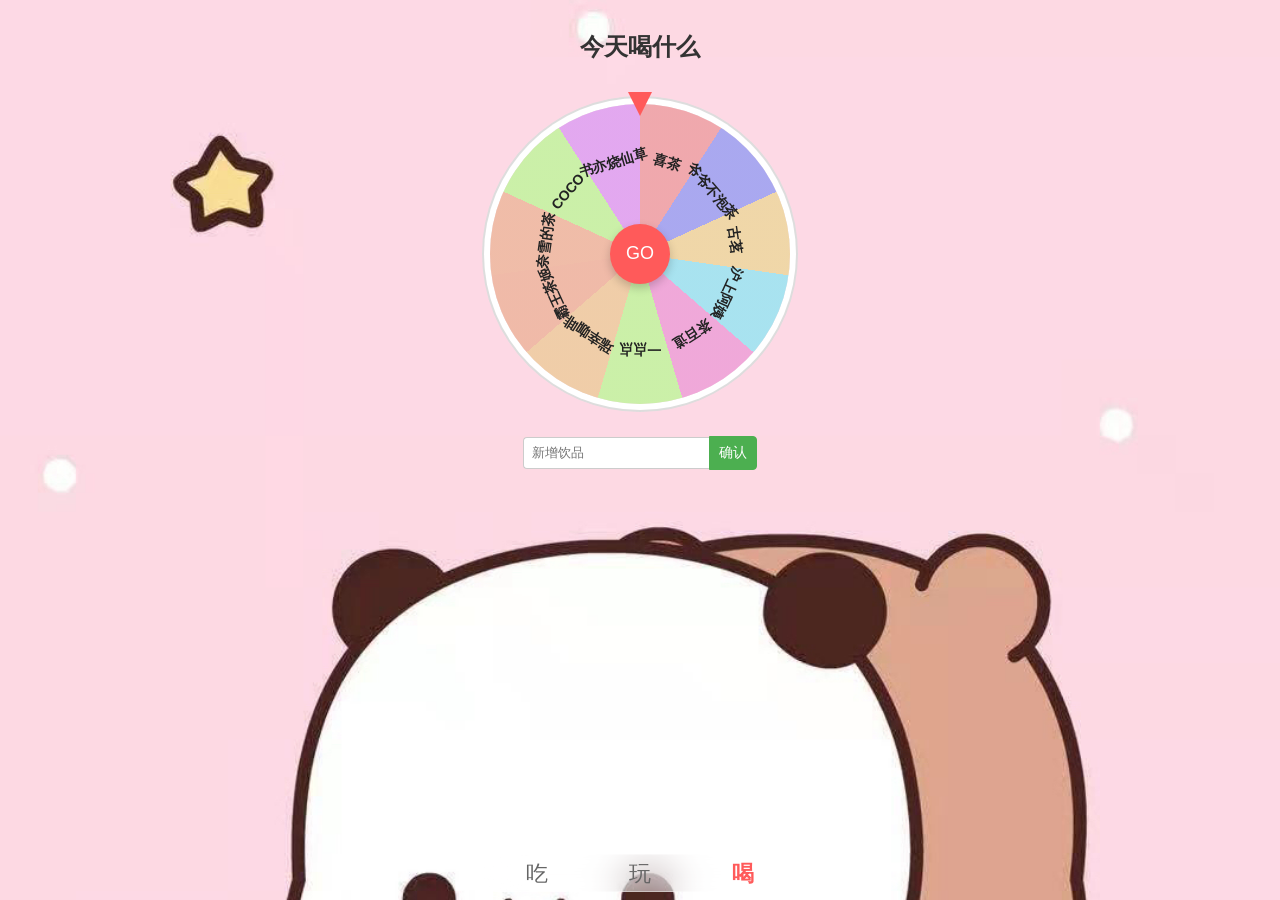
==== drink.html @ dfa800aa "Add files via upload" ====
<!DOCTYPE html>
<html lang="zh-CN">
<head>
<meta charset="UTF-8">
<meta name="viewport" content="width=device-width,initial-scale=1,user-scalable=no">
<title>喝什么</title>
<link rel="stylesheet" href="css/common.css">
<link rel="stylesheet" href="css/wheel.css">
</head>
<body>
<div class="page">
  <h2>今天喝什么</h2>
  <div class="wheelWrap">
    <div class="pointer"></div>
    <div class="wheel" id="wheel"></div>
    <button class="btn" id="goBtn">GO</button>
  </div>
  <div class="bar">
    <input id="addInput" placeholder="新增饮品" onkeypress="if(event.key==='Enter')addItem()">
    <button onclick="addItem()">确认</button>
  </div>
</div>

<nav class="glassTab">
  <a href="index.html">吃</a>
  <a href="play.html">玩</a>
  <a href="drink.html" class="active">喝</a>
</nav>

<script src="js/common.js"></script>
<script src="js/wheel.js"></script>
<script>
  const defaultArr = ['喜茶','爷爷不泡茶','古茗','沪上阿姨','茶百道','一点点','瑞幸咖啡','霸王茶姬','奈雪的茶','COCO','书亦烧仙草'];
  initPage(defaultArr,'drink');
</script>
</body>
</html>
---- css/common.css ----
/* ===== 通用 Reset ===== */
*{margin:0;padding:0;box-sizing:border-box;-webkit-font-smoothing:antialiased;}
html{height:100%;}
body{
  min-height:100%;
  display:flex;
  flex-direction:column;
  background:#f2f2f7 url(../images/竖屏背景.png) center/cover no-repeat;
  font:16px/1.4 "SF Pro Text","Microsoft YaHei",sans-serif;
}
.page{flex:1;padding:20px 0 100px;display:flex;flex-direction:column;align-items:center;gap:20px;}
h2{text-align:center;color:#333;margin-top:10px;}

/* ===== iOS 玻璃底栏 ===== */

.glassTab {
  position: fixed;
  left: 50%;
  bottom: 8px;
  transform: translateX(-50%);
  width: 50%;                /* 加长 */
  max-width: 320px;
  height: auto;
  padding: 8px 5px 6px;      /* 上下比文字高5px，左右5px */
  border-radius: 18px;
  background: rgba(255,255,255,.35);
  backdrop-filter: blur(20px);
  -webkit-backdrop-filter: blur(20px);
  border: 1px solid rgba(255,255,255,.4);
  z-index: 999;
  display: flex;
  align-items: center;
  cursor: default;
}

/* 三等分等距 */
.glassTab a {
  flex: 1 1 0;
  text-align: center;
  font-size: 22px;
  color: #666;
  text-decoration: none;
  line-height: 1;
  padding: 0 5px;          /* 保证左右5px边距 */
  transition: color .2s;
}
.glassTab a.active { color: #ff5a5a; font-weight: 600; }

/* 去掉旧版残留 */
.glassTab::before,
.glassTab::after { content: none; }
---- css/wheel.css ----
.wheelWrap{width:300px;height:300px;margin:20px auto 0;position:relative;}
.wheel{width:100%;height:100%;border-radius:50%;overflow:hidden;
box-shadow:0 0 0 6px #fff,0 0 0 8px #ddd;transition:transform 3s cubic-bezier(.2,.8,.2,1);}
.wheel.spinning{transition:transform 3s cubic-bezier(.2,.8,.2,1);}
.pointer{position:absolute;left:50%;top:-12px;transform:translateX(-50%);
width:0;height:0;border-left:12px solid transparent;border-right:12px solid transparent;
border-top:24px solid #ff5a5a;z-index:10;}
.btn{position:absolute;left:50%;top:50%;transform:translate(-50%,-50%);
width:60px;height:60px;border-radius:50%;background:#ff5a5a;color:#fff;font-size:18px;
border:none;cursor:pointer;box-shadow:0 4px 10px rgba(0,0,0,.2);z-index:11;}
.btn:active{transform:translate(-50%,-50%) scale(.92);transition-duration:.1s;}
.btn:disabled{background:#999;cursor:not-allowed;}

.bar{display:flex;align-items:center;justify-content:center;margin-top:12px;padding:0 20px;}
.bar input{flex:1;height:32px;padding:0 8px;border:1px solid #ccc;border-radius:4px 0 0 4px;border-right:0;}
.bar button{height:34px;width:48px;border:1px solid #4caf50;background:#4caf50;color:#fff;
border-radius:0 4px 4px 0;cursor:pointer;font-size:14px;}
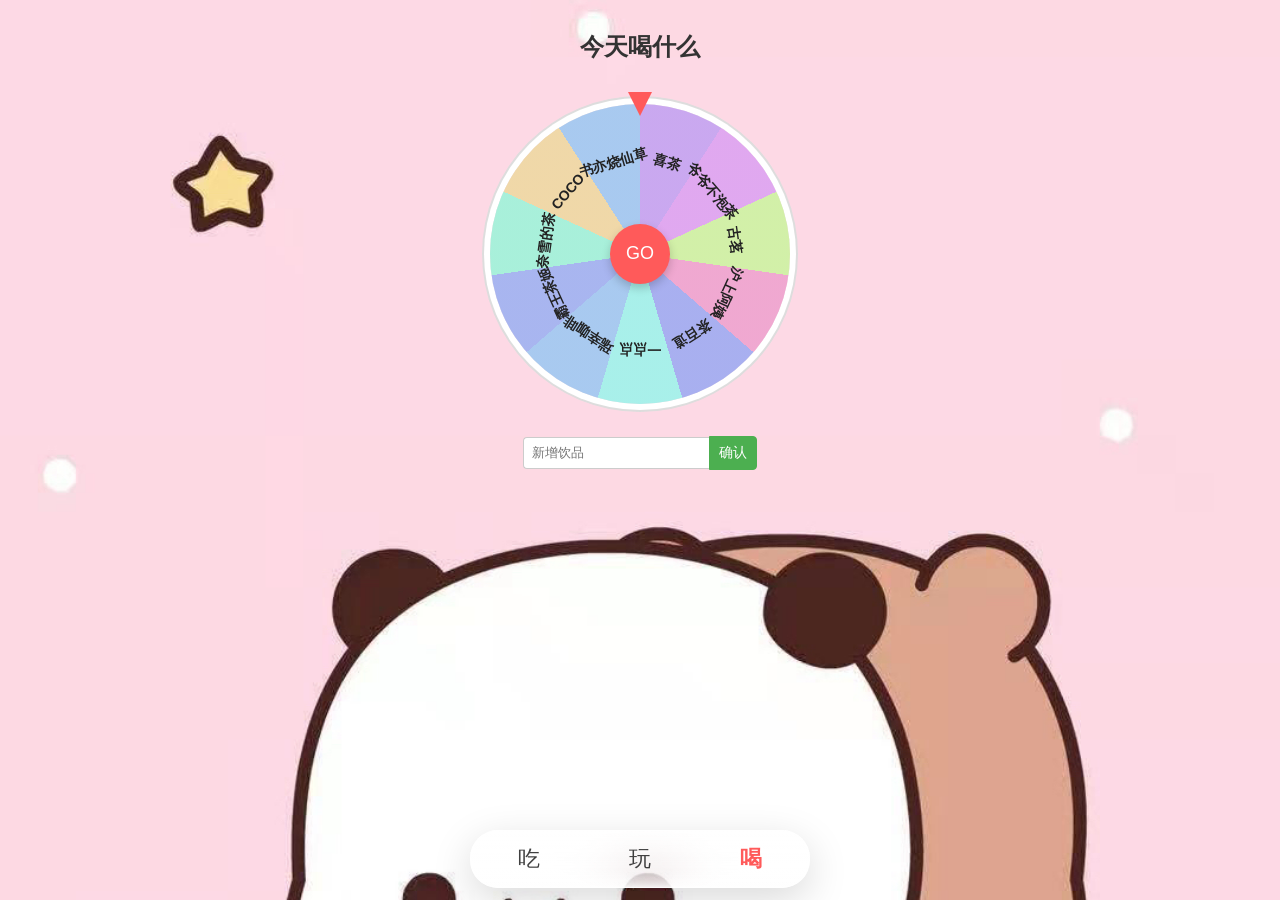
==== commit 5f95d945: "Add files via upload" ====
--- a/drink.html
+++ b/drink.html
@@ -4,8 +4,9 @@
 <meta charset="UTF-8">
 <meta name="viewport" content="width=device-width,initial-scale=1,user-scalable=no">
 <title>喝什么</title>
-<link rel="stylesheet" href="css/common.css">
+<link rel="stylesheet" href="css/liquid-tab.css">
 <link rel="stylesheet" href="css/wheel.css">
+<link rel="stylesheet" href="css/reset.css">
 </head>
 <body>
 <div class="page">
@@ -21,7 +22,7 @@
   </div>
 </div>
 
-<nav class="glassTab">
+<nav class="liquidTab">
   <a href="index.html">吃</a>
   <a href="play.html">玩</a>
   <a href="drink.html" class="active">喝</a>
--- a/css/liquid-tab.css
+++ b/css/liquid-tab.css
@@ -0,0 +1,65 @@
+/* ===== iOS 26 液态玻璃导航栏 - 正确实现 ===== */
+.liquidTab {
+  --tab-h: 58px;
+  --radius: 28px;
+  --accent: #ff5a5a;
+
+  position: fixed;
+  left: 50%;
+  bottom: 12px;
+  transform: translateX(-50%);
+  width: 65%;
+  max-width: 340px;
+  height: var(--tab-h);
+  display: flex;
+  padding: 4px;
+  border-radius: var(--radius);
+  z-index: 999;
+  
+  /* 玻璃效果 */
+  -webkit-backdrop-filter: blur(30px) saturate(200%);
+  backdrop-filter: blur(30px) saturate(200%);
+  background: 
+    linear-gradient(180deg, 
+      hsla(0, 0%, 100%, 0.80) 0%, 
+      hsla(0, 0%, 100%, 0.40) 40%,
+      hsla(0, 0%, 100%, 0.20) 100%),
+    linear-gradient(0deg, 
+      rgba(255, 255, 255, 0.9) 0%, 
+      rgba(255, 255, 255, 0.1) 30%,
+      transparent 100%);
+  box-shadow:
+    0 0 0 1px rgba(255, 255, 255, 0.6) inset,
+    0 12px 40px rgba(0, 0, 0, 0.15);
+  
+  user-select: none;
+}
+
+/* 单个按钮 */
+.liquidTab a {
+  flex: 1 1 0;
+  height: 100%;
+  display: grid;
+  place-content: center;
+  font-size: 22px;
+  color: rgba(0, 0, 0, 0.75);
+  text-decoration: none;
+  border-radius: calc(var(--radius) - 4px);
+  position: relative;
+  transition: all 0.3s cubic-bezier(0.25, 0.46, 0.45, 0.94);
+  z-index: 1;
+  pointer-events: auto;
+}
+
+/* 激活态 - 红色文字 */
+.liquidTab a.active {
+  color: var(--accent);
+  font-weight: 600;
+}
+
+/* 按压态 - 缩放和背景变化 */
+.liquidTab a:active {
+  transform: scale(0.95);
+  background: rgba(255, 255, 255, 0.3);
+  transition-duration: 0.1s;
+}
--- a/css/wheel.css
+++ b/css/wheel.css
@@ -1,18 +1,169 @@
-.wheelWrap{width:300px;height:300px;margin:20px auto 0;position:relative;}
-.wheel{width:100%;height:100%;border-radius:50%;overflow:hidden;
-box-shadow:0 0 0 6px #fff,0 0 0 8px #ddd;transition:transform 3s cubic-bezier(.2,.8,.2,1);}
-.wheel.spinning{transition:transform 3s cubic-bezier(.2,.8,.2,1);}
-.pointer{position:absolute;left:50%;top:-12px;transform:translateX(-50%);
-width:0;height:0;border-left:12px solid transparent;border-right:12px solid transparent;
-border-top:24px solid #ff5a5a;z-index:10;}
-.btn{position:absolute;left:50%;top:50%;transform:translate(-50%,-50%);
-width:60px;height:60px;border-radius:50%;background:#ff5a5a;color:#fff;font-size:18px;
-border:none;cursor:pointer;box-shadow:0 4px 10px rgba(0,0,0,.2);z-index:11;}
-.btn:active{transform:translate(-50%,-50%) scale(.92);transition-duration:.1s;}
-.btn:disabled{background:#999;cursor:not-allowed;}
+.wheelWrap {
+  width: 300px;
+  height: 300px;
+  margin: 20px auto 0;
+  position: relative;
+}
 
-.bar{display:flex;align-items:center;justify-content:center;margin-top:12px;padding:0 20px;}
-.bar input{flex:1;height:32px;padding:0 8px;border:1px solid #ccc;border-radius:4px 0 0 4px;border-right:0;}
-.bar button{height:34px;width:48px;border:1px solid #4caf50;background:#4caf50;color:#fff;
-border-radius:0 4px 4px 0;cursor:pointer;font-size:14px;}
+.wheel {
+  width: 100%;
+  height: 100%;
+  border-radius: 50%;
+  overflow: hidden;
+  box-shadow: 0 0 0 6px #fff, 0 0 0 8px #ddd;
+  transition: transform 3s cubic-bezier(.2,.8,.2,1);
+}
 
+.wheel.spinning {
+  transition: transform 3s cubic-bezier(.2,.8,.2,1);
+}
+
+.pointer {
+  position: absolute;
+  left: 50%;
+  top: -12px;
+  transform: translateX(-50%);
+  width: 0;
+  height: 0;
+  border-left: 12px solid transparent;
+  border-right: 12px solid transparent;
+  border-top: 24px solid #ff5a5a;
+  z-index: 10;
+}
+
+.btn {
+  position: absolute;
+  left: 50%;
+  top: 50%;
+  transform: translate(-50%, -50%);
+  width: 60px;
+  height: 60px;
+  border-radius: 50%;
+  background: #ff5a5a;
+  color: #fff;
+  font-size: 18px;
+  border: none;
+  cursor: pointer;
+  box-shadow: 0 4px 10px rgba(0,0,0,.2);
+  z-index: 11;
+  transition: all 0.1s ease;
+}
+
+.btn:active {
+  transform: translate(-50%, -50%) scale(0.95);
+}
+
+.btn:disabled {
+  background: #999;
+  cursor: not-allowed;
+}
+
+.bar {
+  display: flex;
+  align-items: center;
+  justify-content: center;.wheelWrap {
+    width: 300px;
+    height: 300px;
+    margin: 20px auto 0;
+    position: relative;
+}
+
+.wheel {
+    width: 100%;
+    height: 100%;
+    border-radius: 50%;
+    overflow: hidden;
+    box-shadow: 0 0 0 6px #fff, 0 0 0 8px #ddd;
+    transition: transform 3s cubic-bezier(0.2, 0.8, 0.2, 1);
+}
+
+.pointer {
+    position: absolute;
+    left: 50%;
+    top: -12px;
+    transform: translateX(-50%);
+    width: 0;
+    height: 0;
+    border-left: 12px solid transparent;
+    border-right: 12px solid transparent;
+    border-top: 24px solid #ff5a5a;
+    z-index: 10;
+}
+
+.btn {
+    position: absolute;
+    left: 50%;
+    top: 50%;
+    transform: translate(-50%, -50%);
+    width: 60px;
+    height: 60px;
+    border-radius: 50%;
+    background: #ff5a5a;
+    color: #fff;
+    font-size: 18px;
+    border: none;
+    cursor: pointer;
+    box-shadow: 0 4px 10px rgba(0, 0, 0, 0.2);
+    z-index: 11;
+    transition: all 0.1s ease;
+}
+
+.btn:active {
+    transform: translate(-50%, -50%) scale(0.95);
+}
+
+.btn:disabled {
+    background: #999;
+    cursor: not-allowed;
+}
+
+.bar {
+    display: flex;
+    align-items: center;
+    justify-content: center;
+    margin-top: 12px;
+    padding: 0 20px;
+}
+
+.bar input {
+    flex: 1;
+    height: 32px;
+    padding: 0 8px;
+    border: 1px solid #ccc;
+    border-radius: 4px 0 0 4px;
+    border-right: 0;
+}
+
+.bar button {
+    height: 34px;
+    width: 48px;
+    border: 1px solid #4caf50;
+    background: #4caf50;
+    color: #fff;
+    border-radius: 0 4px 4px 0;
+    cursor: pointer;
+    font-size: 14px;
+}
+  margin-top: 12px;
+  padding: 0 20px;
+}
+
+.bar input {
+  flex: 1;
+  height: 32px;
+  padding: 0 8px;
+  border: 1px solid #ccc;
+  border-radius: 4px 0 0 4px;
+  border-right: 0;
+}
+
+.bar button {
+  height: 34px;
+  width: 48px;
+  border: 1px solid #4caf50;
+  background: #4caf50;
+  color: #fff;
+  border-radius: 0 4px 4px 0;
+  cursor: pointer;
+  font-size: 14px;
+}
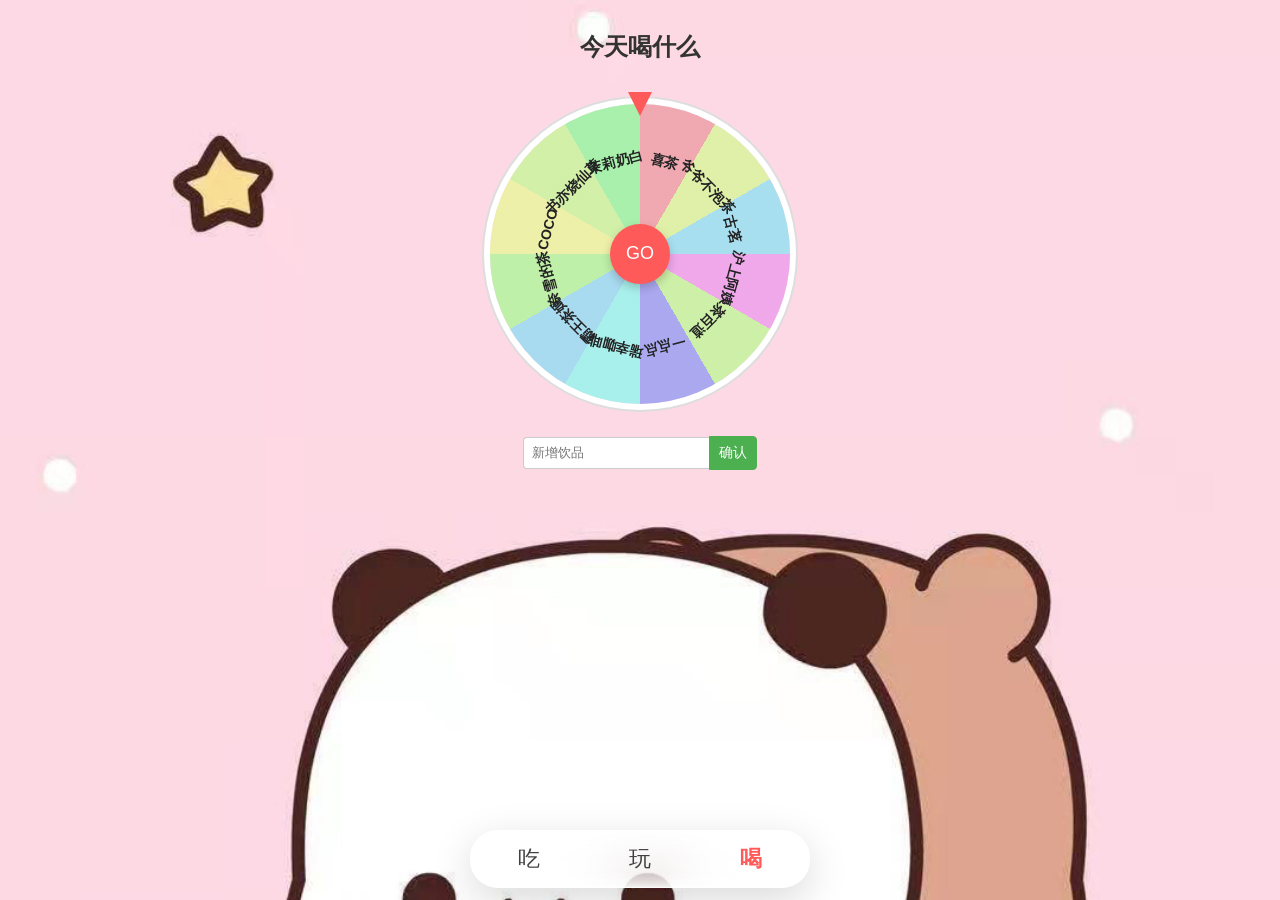
==== commit 59c86b5a: "Add files via upload" ====
--- a/drink.html
+++ b/drink.html
@@ -31,7 +31,7 @@
 <script src="js/common.js"></script>
 <script src="js/wheel.js"></script>
 <script>
-  const defaultArr = ['喜茶','爷爷不泡茶','古茗','沪上阿姨','茶百道','一点点','瑞幸咖啡','霸王茶姬','奈雪的茶','COCO','书亦烧仙草'];
+  const defaultArr = ['喜茶','爷爷不泡茶','古茗','沪上阿姨','茶百道','一点点','瑞幸咖啡','霸王茶姬','奈雪的茶','COCO','书亦烧仙草','茉莉奶白'];
   initPage(defaultArr,'drink');
 </script>
 </body>
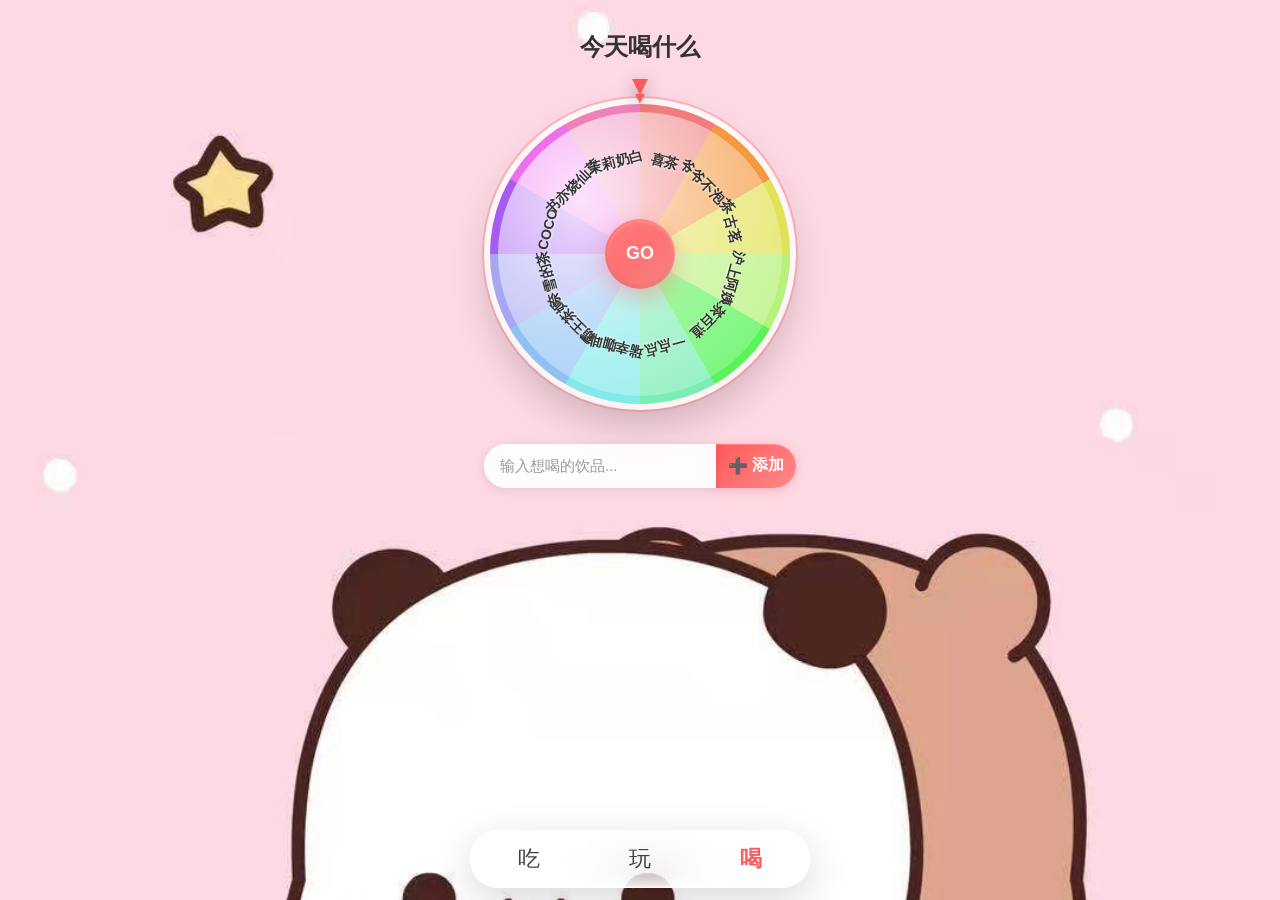
==== commit 6ac800e0: "Add files via upload" ====
--- a/drink.html
+++ b/drink.html
@@ -7,6 +7,115 @@
 <link rel="stylesheet" href="css/liquid-tab.css">
 <link rel="stylesheet" href="css/wheel.css">
 <link rel="stylesheet" href="css/reset.css">
+<style>
+/* 雪花容器样式 */
+#snow-container {
+  position: fixed;
+  top: 0;
+  left: 0;
+  width: 100%;
+  height: 100%;
+  pointer-events: none;
+  overflow: hidden;
+  z-index: 100;
+}
+
+/* 雪花基础样式 */
+.snowflake {
+  position: absolute;
+  top: -20px;
+  color: #fff;
+  opacity: 0.8;
+  font-size: 1em;
+  user-select: none;
+  z-index: 100;
+  text-shadow: 0 0 5px rgba(255, 255, 255, 0.5);
+}
+
+/* 雪花飘落动画 */
+@keyframes fall {
+  0% {
+    transform: translateY(0) translateX(0) rotate(0deg);
+    opacity: 0.8;
+  }
+  100% {
+    transform: translateY(100vh) translateX(20px) rotate(360deg);
+    opacity: 0.2;
+  }
+}
+</style>
+<style>
+/* 粒子背景样式 */
+#particle-container {
+  position: fixed;
+  top: 0;
+  left: 0;
+  width: 100%;
+  height: 100%;
+  pointer-events: none;
+  z-index: 50;
+}
+
+.particle {
+  position: absolute;
+  border-radius: 50%;
+  background: rgba(255, 255, 255, 0.6);
+  opacity: 0;
+}
+
+/* 转盘悬浮效果 */
+.wheelWrap:hover .wheel {
+  transform: scale(1.02);
+  box-shadow: 
+    0 0 0 6px rgba(255, 255, 255, 0.9),
+    0 0 0 8px rgba(255, 90, 90, 0.4),
+    0 25px 50px rgba(0, 0, 0, 0.25);
+  transition: all 0.3s ease;
+}
+
+/* 按钮脉冲效果 */
+.btn.pulse::after {
+  content: '';
+  position: absolute;
+  top: 0;
+  left: 0;
+  width: 100%;
+  height: 100%;
+  border-radius: 50%;
+  background: rgba(255, 255, 255, 0.4);
+  transform: scale(0);
+  animation: pulse 2s infinite;
+}
+
+@keyframes pulse {
+  to {
+    transform: scale(2);
+    opacity: 0;
+  }
+}
+
+/* 选项卡切换动画 */
+.liquidTab a {
+  transition: all 0.4s cubic-bezier(0.2, 0.8, 0.2, 1);
+}
+
+/* 页面加载动画 */
+.page {
+  animation: fadeInUp 0.8s ease forwards;
+  opacity: 0;
+}
+
+@keyframes fadeInUp {
+  from {
+    opacity: 0;
+    transform: translateY(20px);
+  }
+  to {
+    opacity: 1;
+    transform: translateY(0);
+  }
+}
+</style>
 </head>
 <body>
 <div class="page">
@@ -14,12 +123,15 @@
   <div class="wheelWrap">
     <div class="pointer"></div>
     <div class="wheel" id="wheel"></div>
-    <button class="btn" id="goBtn">GO</button>
+    <button class="btn pulse" id="goBtn">GO</button>
   </div>
   <div class="bar">
     <input id="addInput" placeholder="新增饮品" onkeypress="if(event.key==='Enter')addItem()">
-    <button onclick="addItem()">确认</button>
-  </div>
+    <button onclick="addItem()">
+    <span>➕</span>
+    添加
+  </button>
+</div>
 </div>
 
 <nav class="liquidTab">
@@ -34,5 +146,116 @@
   const defaultArr = ['喜茶','爷爷不泡茶','古茗','沪上阿姨','茶百道','一点点','瑞幸咖啡','霸王茶姬','奈雪的茶','COCO','书亦烧仙草','茉莉奶白'];
   initPage(defaultArr,'drink');
 </script>
+<!-- 自定义弹窗 -->
+<div id="customAlert" class="custom-alert">
+  <div class="custom-alert-content">
+    <div class="alert-title">🎉 恭喜你抽中了</div>
+    <div class="alert-result" id="alertResult"></div>
+    <button class="alert-confirm" id="alertConfirm">确定</button>
+  </div>
+</div>
+<!-- 粒子背景容器 -->
+<div id="particle-container"></div>
+<!-- 雪花容器 -->
+<div id="snow-container"></div>
+
+<script>
+// 雪花效果脚本
+document.addEventListener('DOMContentLoaded', function() {
+  const snowContainer = document.getElementById('snow-container');
+  const snowflakeCharacters = ['❄', '❅', '❆', '•'];
+  
+  function createSnowflake() {
+    const snowflake = document.createElement('div');
+    snowflake.classList.add('snowflake');
+    
+    // 随机选择雪花形状
+    snowflake.textContent = snowflakeCharacters[Math.floor(Math.random() * snowflakeCharacters.length)];
+    
+    // 随机位置
+    snowflake.style.left = Math.random() * 100 + 'vw';
+    
+    // 随机大小 (10px - 24px)
+    const size = 10 + Math.random() * 14;
+    snowflake.style.fontSize = size + 'px';
+    
+    // 随机透明度
+    snowflake.style.opacity = 0.5 + Math.random() * 0.5;
+    
+    // 随机动画时长 (5-12秒) 和延迟
+    const duration = 5 + Math.random() * 7;
+    const delay = Math.random() * 5;
+    
+    snowflake.style.animation = `fall ${duration}s linear ${delay}s infinite`;
+    
+    // 随机左右飘动幅度
+    const translateX = Math.random() * 40 - 20;
+    snowflake.style.setProperty('--translate-x', `${translateX}px`);
+    
+    snowContainer.appendChild(snowflake);
+    
+    // 雪花落地后移除
+    setTimeout(() => {
+      if (snowflake.parentNode) {
+        snowflake.parentNode.removeChild(snowflake);
+      }
+    }, (duration + delay) * 1000);
+  }
+  
+  // 初始创建一批雪花
+  for (let i = 0; i < 30; i++) {
+    setTimeout(() => createSnowflake(), i * 300);
+  }
+  
+  // 持续生成雪花（数量可控）
+  setInterval(createSnowflake, 500);
+});
+
+// 粒子动画效果
+document.addEventListener('DOMContentLoaded', function() {
+  const particleContainer = document.getElementById('particle-container');
+  const particleCount = 20; // 粒子数量
+  
+  // 创建粒子
+  for (let i = 0; i < particleCount; i++) {
+    createParticle();
+  }
+  
+  function createParticle() {
+    const particle = document.createElement('div');
+    particle.classList.add('particle');
+    
+    // 随机大小 (2-6px)
+    const size = 2 + Math.random() * 4;
+    particle.style.width = `${size}px`;
+    particle.style.height = `${size}px`;
+    
+    // 随机位置
+    particle.style.left = `${Math.random() * 100}vw`;
+    particle.style.top = `${Math.random() * 100}vh`;
+    
+    // 随机动画时长 (8-15秒)
+    const duration = 8 + Math.random() * 7;
+    
+    // 动画：缓慢漂浮
+    particle.animate([
+      { transform: `translate(0, 0)`, opacity: 0.6 },
+      { transform: `translate(${Math.random() * 100 - 50}px, ${Math.random() * 100 - 50}px)`, opacity: 0.2 },
+      { transform: `translate(${Math.random() * 100 - 80}px, ${Math.random() * 100 - 80}px)`, opacity: 0 }
+    ], {
+      duration: duration * 1000,
+      iterations: 1
+    });
+    
+    particleContainer.appendChild(particle);
+    
+    // 动画结束后移除并创建新粒子
+    setTimeout(() => {
+      particle.remove();
+      setTimeout(createParticle, Math.random() * 2000);
+    }, duration * 1000);
+  }
+});
+</script>
 </body>
 </html>
--- a/css/wheel.css
+++ b/css/wheel.css
@@ -10,8 +10,30 @@
   height: 100%;
   border-radius: 50%;
   overflow: hidden;
-  box-shadow: 0 0 0 6px #fff, 0 0 0 8px #ddd;
+  position: relative;
+  box-shadow: 
+    0 0 0 6px rgba(255, 255, 255, 0.9),
+    0 0 0 8px rgba(255, 90, 90, 0.3),
+    0 20px 40px rgba(0, 0, 0, 0.2);
   transition: transform 3s cubic-bezier(.2,.8,.2,1);
+  background: linear-gradient(135deg, #fff 0%, #f8f9fa 100%);
+}
+
+.wheel::before {
+  content: '';
+  position: absolute;
+  top: 8px;
+  left: 8px;
+  right: 8px;
+  bottom: 8px;
+  border-radius: 50%;
+  background: 
+    radial-gradient(circle at 30% 30%, 
+      rgba(255, 255, 255, 0.8) 0%, 
+      rgba(255, 255, 255, 0.4) 50%,
+      rgba(255, 255, 255, 0.1) 100%);
+  z-index: 1;
+  pointer-events: none;
 }
 
 .wheel.spinning {
@@ -21,14 +43,36 @@
 .pointer {
   position: absolute;
   left: 50%;
-  top: -12px;
+  top: -25px;
   transform: translateX(-50%);
+  width: 40px;
+  height: 40px;
+  z-index: 10;
+  filter: drop-shadow(0 4px 8px rgba(0, 0, 0, 0.3));
+  display: flex;
+  align-items: center;
+  justify-content: center;
+}
+
+.pointer::before {
+  content: '';
+  position: absolute;
   width: 0;
   height: 0;
-  border-left: 12px solid transparent;
-  border-right: 12px solid transparent;
-  border-top: 24px solid #ff5a5a;
-  z-index: 10;
+  border-left: 8px solid transparent;
+  border-right: 8px solid transparent;
+  border-top: 16px solid #ff5a5a;
+  top: 0;
+}
+
+.pointer::after {
+  content: '▼';
+  position: absolute;
+  top: 8px;
+  color: #ff5a5a;
+  font-size: 16px;
+  font-weight: bold;
+  text-shadow: 0 1px 2px rgba(0, 0, 0, 0.2);
 }
 
 .btn {
@@ -36,134 +80,239 @@
   left: 50%;
   top: 50%;
   transform: translate(-50%, -50%);
-  width: 60px;
-  height: 60px;
+  width: 70px;
+  height: 70px;
   border-radius: 50%;
-  background: #ff5a5a;
+  background: linear-gradient(135deg, #ff5a5a, #ff8a8a);
   color: #fff;
   font-size: 18px;
+  font-weight: bold;
   border: none;
   cursor: pointer;
-  box-shadow: 0 4px 10px rgba(0,0,0,.2);
+  box-shadow: 
+    0 8px 25px rgba(255, 90, 90, 0.4),
+    inset 0 2px 4px rgba(255, 255, 255, 0.3),
+    inset 0 -2px 4px rgba(0, 0, 0, 0.1);
   z-index: 11;
-  transition: all 0.1s ease;
+  transition: all 0.3s ease;
+  display: flex;
+  align-items: center;
+  justify-content: center;
+}
+
+.btn::before {
+  content: '';
+  position: absolute;
+  top: 2px;
+  left: 2px;
+  right: 2px;
+  bottom: 2px;
+  border-radius: 50%;
+  background: linear-gradient(135deg, 
+    rgba(255, 255, 255, 0.2) 0%, 
+    rgba(255, 255, 255, 0) 50%,
+    rgba(0, 0, 0, 0.05) 100%);
+  pointer-events: none;
 }
 
 .btn:active {
   transform: translate(-50%, -50%) scale(0.95);
+  box-shadow: 
+    0 4px 15px rgba(255, 90, 90, 0.4),
+    inset 0 2px 4px rgba(0, 0, 0, 0.1);
 }
 
 .btn:disabled {
-  background: #999;
+  background: linear-gradient(135deg, #cccccc, #aaaaaa);
   cursor: not-allowed;
+  transform: translate(-50%, -50%);
+  box-shadow: 0 2px 8px rgba(0, 0, 0, 0.1);
 }
 
 .bar {
   display: flex;
   align-items: center;
-  justify-content: center;.wheelWrap {
-    width: 300px;
-    height: 300px;
-    margin: 20px auto 0;
-    position: relative;
-}
-
-.wheel {
-    width: 100%;
-    height: 100%;
-    border-radius: 50%;
-    overflow: hidden;
-    box-shadow: 0 0 0 6px #fff, 0 0 0 8px #ddd;
-    transition: transform 3s cubic-bezier(0.2, 0.8, 0.2, 1);
-}
-
-.pointer {
-    position: absolute;
-    left: 50%;
-    top: -12px;
-    transform: translateX(-50%);
-    width: 0;
-    height: 0;
-    border-left: 12px solid transparent;
-    border-right: 12px solid transparent;
-    border-top: 24px solid #ff5a5a;
-    z-index: 10;
-}
-
-.btn {
-    position: absolute;
-    left: 50%;
-    top: 50%;
-    transform: translate(-50%, -50%);
-    width: 60px;
-    height: 60px;
-    border-radius: 50%;
-    background: #ff5a5a;
-    color: #fff;
-    font-size: 18px;
-    border: none;
-    cursor: pointer;
-    box-shadow: 0 4px 10px rgba(0, 0, 0, 0.2);
-    z-index: 11;
-    transition: all 0.1s ease;
-}
-
-.btn:active {
-    transform: translate(-50%, -50%) scale(0.95);
-}
-
-.btn:disabled {
-    background: #999;
-    cursor: not-allowed;
-}
-
-.bar {
-    display: flex;
-    align-items: center;
-    justify-content: center;
-    margin-top: 12px;
-    padding: 0 20px;
-}
-
-.bar input {
-    flex: 1;
-    height: 32px;
-    padding: 0 8px;
-    border: 1px solid #ccc;
-    border-radius: 4px 0 0 4px;
-    border-right: 0;
-}
-
-.bar button {
-    height: 34px;
-    width: 48px;
-    border: 1px solid #4caf50;
-    background: #4caf50;
-    color: #fff;
-    border-radius: 0 4px 4px 0;
-    cursor: pointer;
-    font-size: 14px;
-}
-  margin-top: 12px;
+  justify-content: center;
+  margin-top: 20px;
   padding: 0 20px;
+  gap: 0;
 }
 
 .bar input {
   flex: 1;
-  height: 32px;
-  padding: 0 8px;
-  border: 1px solid #ccc;
-  border-radius: 4px 0 0 4px;
-  border-right: 0;
+  height: 44px;
+  padding: 0 16px;
+  border: none;
+  border-radius: 22px 0 0 22px;
+  background: rgba(255, 255, 255, 0.9);
+  box-shadow: 
+    0 2px 10px rgba(0, 0, 0, 0.1),
+    inset 0 1px 2px rgba(255, 255, 255, 0.8);
+  font-size: 16px;
+  color: #333;
+  transition: all 0.3s ease;
+  backdrop-filter: blur(10px);
+}
+
+.bar input:focus {
+  outline: none;
+  background: rgba(255, 255, 255, 0.95);
+  box-shadow: 
+    0 4px 20px rgba(255, 90, 90, 0.2),
+    inset 0 1px 2px rgba(255, 255, 255, 0.9);
+}
+
+.bar input::placeholder {
+  color: #999;
+  font-size: 15px;
 }
 
 .bar button {
-  height: 34px;
-  width: 48px;
-  border: 1px solid #4caf50;
-  background: #4caf50;
+  height: 44px;
+  width: 80px;
+  border: none;
+  border-radius: 0 22px 22px 0;
+  background: linear-gradient(135deg, #ff5a5a, #ff8a8a);
   color: #fff;
-  border-radius: 0 4px 4px 0;
+  font-size: 16px;
+  font-weight: 600;
   cursor: pointer;
-  font-size: 14px;
+  box-shadow: 
+    0 2px 10px rgba(255, 90, 90, 0.3),
+    inset 0 1px 1px rgba(255, 255, 255, 0.2);
+  transition: all 0.3s ease;
+  display: flex;
+  align-items: center;
+  justify-content: center;
+  gap: 4px;
+}
+
+.bar button:active {
+  transform: scale(0.95);
+  box-shadow: 
+    0 1px 5px rgba(255, 90, 90, 0.4),
+    inset 0 1px 2px rgba(0, 0, 0, 0.1);
+}
+
+/* 自定义弹窗样式 */
+.custom-alert {
+  position: fixed;
+  top: 0;
+  left: 0;
+  width: 100%;
+  height: 100%;
+  background: rgba(0, 0, 0, 0.7);
+  display: none;
+  justify-content: center;
+  align-items: center;
+  z-index: 1000;
+  backdrop-filter: blur(8px);
+}
+
+.custom-alert.show {
+  display: flex;
+  animation: fadeIn 0.3s ease;
+}
+
+.custom-alert-content {
+  background: linear-gradient(135deg, #fff 0%, #f8f9fa 100%);
+  padding: 30px 40px;
+  border-radius: 20px;
+  text-align: center;
+  box-shadow: 0 20px 40px rgba(0, 0, 0, 0.3);
+  border: 1px solid rgba(255, 255, 255, 0.2);
+  max-width: 280px;
+  width: 80%;
+  position: relative;
+  transform: scale(0.8);
+  animation: popIn 0.4s cubic-bezier(0.175, 0.885, 0.32, 1.275) forwards;
+}
+
+.custom-alert-content::before {
+  content: '';
+  position: absolute;
+  top: -2px;
+  left: -2px;
+  right: -2px;
+  bottom: -2px;
+  background: linear-gradient(135deg, #ff5a5a, #ff8a8a);
+  border-radius: 22px;
+  z-index: -1;
+  opacity: 0.8;
+}
+
+.alert-title {
+  font-size: 18px;
+  font-weight: 600;
+  color: #333;
+  margin-bottom: 8px;
+  display: flex;
+  align-items: center;
+  justify-content: center;
+  gap: 8px;
+}
+
+.alert-result {
+  font-size: 24px;
+  font-weight: bold;
+  color: white;
+  margin: 15px 0;
+  padding: 12px;
+  background: rgba(255, 90, 90, 0.1);
+  border-radius: 12px;
+  border: 2px dashed #ff5a5a;
+}
+
+.alert-confirm {
+  background: linear-gradient(135deg, #ff5a5a, #ff8a8a);
+  color: white;
+  border: none;
+  padding: 12px 30px;
+  border-radius: 25px;
+  font-size: 16px;
+  font-weight: 600;
+  cursor: pointer;
+  margin-top: 10px;
+  box-shadow: 0 4px 15px rgba(255, 90, 90, 0.3);
+  transition: all 0.3s ease;
+}
+
+.alert-confirm:active {
+  transform: scale(0.95);
+  box-shadow: 0 2px 8px rgba(255, 90, 90, 0.4);
+}
+
+@keyframes fadeIn {
+  from { opacity: 0; }
+  to { opacity: 1; }
+}
+
+@keyframes popIn {
+  0% { transform: scale(0.8); opacity: 0; }
+  100% { transform: scale(1); opacity: 1; }
+}
+
+/* 转盘项目文字样式优化 */
+.wheel span {
+  position: absolute;
+  left: 50%;
+  top: 50%;
+  transform-origin: center;
+  font-size: min(2.2vmin, 14px);
+  font-weight: bold;
+  color: #333;
+  white-space: nowrap;
+  max-width: 80px;
+  overflow: hidden;
+  text-overflow: ellipsis;
+  pointer-events: none;
+  text-shadow: 0 1px 2px rgba(255, 255, 255, 0.8);
+  z-index: 2;
+}
+
+/* 在wheel.css中确保这个样式存在 */
+.wheel.spinning {
+  transition: transform 3s cubic-bezier(.2,.8,.2,1);
+  /* 可以添加一个旋转原点确保旋转中心正确 */
+  transform-origin: center center;
 }
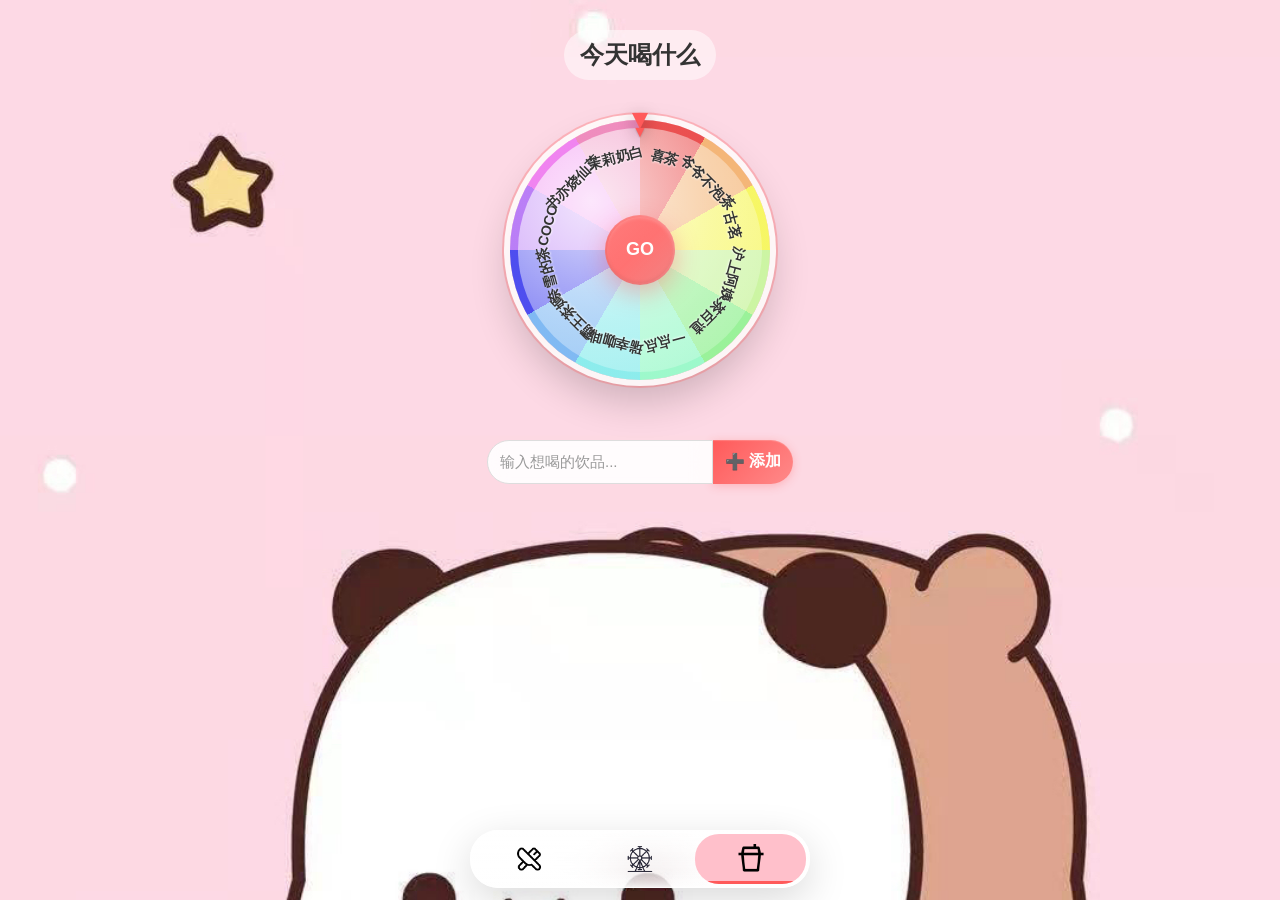
==== commit bb984b65: "Add files via upload" ====
--- a/drink.html
+++ b/drink.html
@@ -3,119 +3,11 @@
 <head>
 <meta charset="UTF-8">
 <meta name="viewport" content="width=device-width,initial-scale=1,user-scalable=no">
-<title>喝什么</title>
+<title>今天喝什么</title>
 <link rel="stylesheet" href="css/liquid-tab.css">
 <link rel="stylesheet" href="css/wheel.css">
 <link rel="stylesheet" href="css/reset.css">
-<style>
-/* 雪花容器样式 */
-#snow-container {
-  position: fixed;
-  top: 0;
-  left: 0;
-  width: 100%;
-  height: 100%;
-  pointer-events: none;
-  overflow: hidden;
-  z-index: 100;
-}
-
-/* 雪花基础样式 */
-.snowflake {
-  position: absolute;
-  top: -20px;
-  color: #fff;
-  opacity: 0.8;
-  font-size: 1em;
-  user-select: none;
-  z-index: 100;
-  text-shadow: 0 0 5px rgba(255, 255, 255, 0.5);
-}
-
-/* 雪花飘落动画 */
-@keyframes fall {
-  0% {
-    transform: translateY(0) translateX(0) rotate(0deg);
-    opacity: 0.8;
-  }
-  100% {
-    transform: translateY(100vh) translateX(20px) rotate(360deg);
-    opacity: 0.2;
-  }
-}
-</style>
-<style>
-/* 粒子背景样式 */
-#particle-container {
-  position: fixed;
-  top: 0;
-  left: 0;
-  width: 100%;
-  height: 100%;
-  pointer-events: none;
-  z-index: 50;
-}
-
-.particle {
-  position: absolute;
-  border-radius: 50%;
-  background: rgba(255, 255, 255, 0.6);
-  opacity: 0;
-}
-
-/* 转盘悬浮效果 */
-.wheelWrap:hover .wheel {
-  transform: scale(1.02);
-  box-shadow: 
-    0 0 0 6px rgba(255, 255, 255, 0.9),
-    0 0 0 8px rgba(255, 90, 90, 0.4),
-    0 25px 50px rgba(0, 0, 0, 0.25);
-  transition: all 0.3s ease;
-}
-
-/* 按钮脉冲效果 */
-.btn.pulse::after {
-  content: '';
-  position: absolute;
-  top: 0;
-  left: 0;
-  width: 100%;
-  height: 100%;
-  border-radius: 50%;
-  background: rgba(255, 255, 255, 0.4);
-  transform: scale(0);
-  animation: pulse 2s infinite;
-}
-
-@keyframes pulse {
-  to {
-    transform: scale(2);
-    opacity: 0;
-  }
-}
-
-/* 选项卡切换动画 */
-.liquidTab a {
-  transition: all 0.4s cubic-bezier(0.2, 0.8, 0.2, 1);
-}
-
-/* 页面加载动画 */
-.page {
-  animation: fadeInUp 0.8s ease forwards;
-  opacity: 0;
-}
-
-@keyframes fadeInUp {
-  from {
-    opacity: 0;
-    transform: translateY(20px);
-  }
-  to {
-    opacity: 1;
-    transform: translateY(0);
-  }
-}
-</style>
+<link rel="stylesheet" href="css/all.css">
 </head>
 <body>
 <div class="page">
@@ -135,13 +27,21 @@
 </div>
 
 <nav class="liquidTab">
-  <a href="index.html">吃</a>
-  <a href="play.html">玩</a>
-  <a href="drink.html" class="active">喝</a>
+  <div class="liquid-drop"></div>
+  <a href="index.html">
+    <img src="./images/吃.png" alt="">
+  </a>
+  <a href="play.html">
+    <img src="./images/玩.png" alt="">
+  </a>
+  <a href="drink.html" class="active">
+    <img src="./images/喝.png" alt="">
+  </a>
 </nav>
 
 <script src="js/common.js"></script>
 <script src="js/wheel.js"></script>
+<script src="js/"></script>
 <script>
   const defaultArr = ['喜茶','爷爷不泡茶','古茗','沪上阿姨','茶百道','一点点','瑞幸咖啡','霸王茶姬','奈雪的茶','COCO','书亦烧仙草','茉莉奶白'];
   initPage(defaultArr,'drink');
@@ -159,103 +59,6 @@
 <!-- 雪花容器 -->
 <div id="snow-container"></div>
 
-<script>
-// 雪花效果脚本
-document.addEventListener('DOMContentLoaded', function() {
-  const snowContainer = document.getElementById('snow-container');
-  const snowflakeCharacters = ['❄', '❅', '❆', '•'];
-  
-  function createSnowflake() {
-    const snowflake = document.createElement('div');
-    snowflake.classList.add('snowflake');
-    
-    // 随机选择雪花形状
-    snowflake.textContent = snowflakeCharacters[Math.floor(Math.random() * snowflakeCharacters.length)];
-    
-    // 随机位置
-    snowflake.style.left = Math.random() * 100 + 'vw';
-    
-    // 随机大小 (10px - 24px)
-    const size = 10 + Math.random() * 14;
-    snowflake.style.fontSize = size + 'px';
-    
-    // 随机透明度
-    snowflake.style.opacity = 0.5 + Math.random() * 0.5;
-    
-    // 随机动画时长 (5-12秒) 和延迟
-    const duration = 5 + Math.random() * 7;
-    const delay = Math.random() * 5;
-    
-    snowflake.style.animation = `fall ${duration}s linear ${delay}s infinite`;
-    
-    // 随机左右飘动幅度
-    const translateX = Math.random() * 40 - 20;
-    snowflake.style.setProperty('--translate-x', `${translateX}px`);
-    
-    snowContainer.appendChild(snowflake);
-    
-    // 雪花落地后移除
-    setTimeout(() => {
-      if (snowflake.parentNode) {
-        snowflake.parentNode.removeChild(snowflake);
-      }
-    }, (duration + delay) * 1000);
-  }
-  
-  // 初始创建一批雪花
-  for (let i = 0; i < 30; i++) {
-    setTimeout(() => createSnowflake(), i * 300);
-  }
-  
-  // 持续生成雪花（数量可控）
-  setInterval(createSnowflake, 500);
-});
 
-// 粒子动画效果
-document.addEventListener('DOMContentLoaded', function() {
-  const particleContainer = document.getElementById('particle-container');
-  const particleCount = 20; // 粒子数量
-  
-  // 创建粒子
-  for (let i = 0; i < particleCount; i++) {
-    createParticle();
-  }
-  
-  function createParticle() {
-    const particle = document.createElement('div');
-    particle.classList.add('particle');
-    
-    // 随机大小 (2-6px)
-    const size = 2 + Math.random() * 4;
-    particle.style.width = `${size}px`;
-    particle.style.height = `${size}px`;
-    
-    // 随机位置
-    particle.style.left = `${Math.random() * 100}vw`;
-    particle.style.top = `${Math.random() * 100}vh`;
-    
-    // 随机动画时长 (8-15秒)
-    const duration = 8 + Math.random() * 7;
-    
-    // 动画：缓慢漂浮
-    particle.animate([
-      { transform: `translate(0, 0)`, opacity: 0.6 },
-      { transform: `translate(${Math.random() * 100 - 50}px, ${Math.random() * 100 - 50}px)`, opacity: 0.2 },
-      { transform: `translate(${Math.random() * 100 - 80}px, ${Math.random() * 100 - 80}px)`, opacity: 0 }
-    ], {
-      duration: duration * 1000,
-      iterations: 1
-    });
-    
-    particleContainer.appendChild(particle);
-    
-    // 动画结束后移除并创建新粒子
-    setTimeout(() => {
-      particle.remove();
-      setTimeout(createParticle, Math.random() * 2000);
-    }, duration * 1000);
-  }
-});
-</script>
 </body>
 </html>
--- a/css/liquid-tab.css
+++ b/css/liquid-tab.css
@@ -33,6 +33,26 @@
     0 12px 40px rgba(0, 0, 0, 0.15);
   
   user-select: none;
+  overflow: hidden; /* 确保水滴不会超出导航栏范围 */
+}
+
+/* 水滴指示器 - iOS 26风格 */
+.liquidTab::before {
+  content: '';
+  position: absolute;
+  width: 60px;
+  height: 60px;
+  background: rgba(255, 255, 255, 0.7);
+  border-radius: 50%;
+  top: 50%;
+  left: 0;
+  transform: translate(-50%, -50%) scale(0); /* 初始隐藏 */
+  opacity: 0;
+  transition: all 0.3s cubic-bezier(0.2, 0.8, 0.2, 1);
+  filter: blur(4px); /* 增强模糊效果，更像水滴 */
+  z-index: 0;
+  pointer-events: none;
+  box-shadow: 0 0 20px rgba(255, 255, 255, 0.6); /* 水滴光晕 */
 }
 
 /* 单个按钮 */
@@ -53,8 +73,7 @@
 
 /* 激活态 - 红色文字 */
 .liquidTab a.active {
-  color: var(--accent);
-  font-weight: 600;
+  background-color: pink;
 }
 
 /* 按压态 - 缩放和背景变化 */
@@ -63,3 +82,86 @@
   background: rgba(255, 255, 255, 0.3);
   transition-duration: 0.1s;
 }
+
+/* 在现有的style区域添加 */
+h2 {
+  display: inline-block;
+  padding: 8px 16px;
+  background-color: rgba(255, 255, 255, 0.5);
+  border-radius: 8px;
+  margin: 20px auto; /* 保持居中 */
+  border-radius: 30px;
+}
+
+.liquidTab a img {
+  width: 30px;
+  height: 30px;
+}
+
+/* 导航项激活动画 */
+.liquidTab a.active {
+  animation: tabPulse 1.3s infinite;
+}
+
+@keyframes tabPulse {
+  0% { box-shadow: 0 0 0 0 rgba(255, 90, 90, 0.4); }
+  70% { box-shadow: 0 0 0 8px rgba(255, 90, 90, 0); }
+  100% { box-shadow: 0 0 0 0 rgba(255, 90, 90, 0); }
+}
+
+/* 导航项图标动画 */
+.liquidTab a img {
+  transition: transform 0.3s ease;
+}
+
+.liquidTab a:hover img {
+  transform: scale(1.5);
+}
+
+/* 在现有样式基础上添加 */
+.liquidTab {
+  /* 确保导航栏是相对定位，作为水滴的容器 */
+  position: relative;
+  overflow: hidden;
+}
+
+/* 水滴指示器元素 */
+.liquid-drop {
+  position: absolute;
+  width: 60px;
+  height: 60px;
+  background: rgba(255, 255, 255, 0.7);
+  border-radius: 50%;
+  top: 50%;
+  left: 0;
+  transform: translate(-50%, -50%) scale(0);
+  opacity: 0;
+  transition: all 0.3s cubic-bezier(0.2, 0.8, 0.2, 1);
+  filter: blur(4px);
+  z-index: 0;
+  pointer-events: none;
+  box-shadow: 0 0 20px rgba(255, 255, 255, 0.6);
+}
+
+/* 滑动椭圆指示器 */
+.slide-indicator {
+  position: absolute;
+  background: rgba(255, 255, 255, 0.6);
+  border-radius: 50%;
+  pointer-events: none;
+  z-index: 0;
+  filter: blur(6px);
+  transition: transform 0.1s ease-out, opacity 0.2s ease;
+}
+
+/* 水滴尾部效果 */
+.slide-indicator::after {
+  content: '';
+  position: absolute;
+  width: 60%;
+  height: 60%;
+  background: inherit;
+  border-radius: 50%;
+  filter: blur(4px);
+  transition: all 0.15s ease-out;
+}
--- a/css/wheel.css
+++ b/css/wheel.css
@@ -43,7 +43,7 @@
 .pointer {
   position: absolute;
   left: 50%;
-  top: -25px;
+  top: 13px;
   transform: translateX(-50%);
   width: 40px;
   height: 40px;
@@ -310,9 +310,77 @@
   z-index: 2;
 }
 
-/* 在wheel.css中确保这个样式存在 */
+/* 转盘旋转样式 */
 .wheel.spinning {
   transition: transform 3s cubic-bezier(.2,.8,.2,1);
-  /* 可以添加一个旋转原点确保旋转中心正确 */
   transform-origin: center center;
+}
+
+/* 转盘选项hover效果 */
+.wheel-item {
+  transition: all 0.3s ease;
+}
+
+.wheel-item:hover {
+  transform: scale(1.05);
+  filter: brightness(1.1);
+}
+
+/* 转盘旋转时的选项动画 */
+.wheel.spinning .wheel-item {
+  animation: spinHighlight 0.5s infinite alternate;
+}
+
+@keyframes spinHighlight {
+  from { filter: brightness(1); }
+  to { filter: brightness(1.3); }
+}
+
+/* 输入框聚焦动画 */
+.bar input {
+  transition: all 0.3s cubic-bezier(0.25, 0.46, 0.45, 0.94);
+}
+
+.bar input:focus {
+  transform: translateY(-2px);
+  box-shadow: 
+    0 6px 20px rgba(255, 90, 90, 0.3),
+    inset 0 1px 2px rgba(255, 255, 255, 0.9);
+}
+
+/* 添加按钮悬停效果 */
+.bar button:hover {
+  transform: translateY(-2px);
+  box-shadow: 
+    0 4px 15px rgba(255, 90, 90, 0.4),
+    inset 0 1px 1px rgba(255, 255, 255, 0.3);
+}
+
+/* 文字动画（修复后） */
+.wheel span {
+  transition: transform 0.3s ease, opacity 0.3s ease;
+  opacity: 0.8;
+}
+
+.wheel.spinning span {
+  animation: textSpin 0.5s infinite alternate;
+}
+
+/* 修复文字旋转动画变量名 */
+@keyframes textSpin {
+  from { transform: translate(-50%, -50%) rotate(var(--a)) translateY(-95px) scale(0.95); }
+  to { transform: translate(-50%, -50%) rotate(var(--a)) translateY(-95px) scale(1.05); }
+}
+
+/* 转盘长按效果 */
+.wheel {
+  transition: all 0.3s ease;
+}
+
+.wheel.long-press {
+  transform: scale(0.98);
+  box-shadow: 
+    0 0 0 6px rgba(255, 255, 255, 0.9),
+    0 0 0 8px rgba(255, 90, 90, 0.5),
+    0 20px 40px rgba(0, 0, 0, 0.25);
 }
--- a/css/all.css
+++ b/css/all.css
@@ -0,0 +1,186 @@
+  /* 在现有的style区域添加 */
+#addInput {
+  /* 确保输入框内边距和边框设置正确 */
+  padding: 8px 12px;
+  border: 1px solid #ddd;
+  /* 去除可能导致偏移的样式 */
+  transform: none !important;
+  box-shadow: none !important;
+}
+/* 雪花容器样式 */
+#snow-container {
+  position: fixed;
+  top: 0;
+  left: 0;
+  width: 100%;
+  height: 100%;
+  pointer-events: none;
+  overflow: hidden;
+  z-index: 100;
+}
+
+/* 雪花基础样式 */
+.snowflake {
+  position: absolute;
+  top: -20px;
+  color: #fff;
+  opacity: 0.8;
+  font-size: 1em;
+  user-select: none;
+  z-index: 100;
+  text-shadow: 0 0 5px rgba(255, 255, 255, 0.5);
+}
+
+/* 雪花飘落动画 */
+@keyframes fall {
+  0% {
+    transform: translateY(0) translateX(0) rotate(0deg);
+    opacity: 0.8;
+  }
+  100% {
+    transform: translateY(100vh) translateX(20px) rotate(360deg);
+    opacity: 0.2;
+  }
+}
+
+/* 粒子背景样式 */
+#particle-container {
+  position: fixed;
+  top: 0;
+  left: 0;
+  width: 100%;
+  height: 100%;
+  pointer-events: none;
+  z-index: 50;
+}
+
+.particle {
+  position: absolute;
+  border-radius: 50%;
+  background: rgba(255, 255, 255, 0.6);
+  opacity: 0;
+}
+
+/* 转盘悬浮效果 */
+.wheelWrap:hover .wheel {
+  transform: scale(1.02);
+  box-shadow: 
+    0 0 0 6px rgba(255, 255, 255, 0.9),
+    0 0 0 8px rgba(255, 90, 90, 0.4),
+    0 25px 50px rgba(0, 0, 0, 0.25);
+  transition: all 0.3s ease;
+}
+
+/* 按钮脉冲效果 */
+.btn.pulse::after {
+  content: '';
+  position: absolute;
+  top: 0;
+  left: 0;
+  width: 100%;
+  height: 100%;
+  border-radius: 50%;
+  background: rgba(255, 255, 255, 0.4);
+  transform: scale(0);
+  animation: pulse 2s infinite;
+}
+
+@keyframes pulse {
+  to {
+    transform: scale(2);
+    opacity: 0;
+  }
+}
+
+/* 选项卡切换动画 */
+.liquidTab a {
+  transition: all 0.4s cubic-bezier(0.2, 0.8, 0.2, 1);
+}
+
+/* 页面加载动画 */
+.page {
+  animation: fadeInUp 0.8s ease forwards;
+  opacity: 0;
+}
+
+@keyframes fadeInUp {
+  from {
+    opacity: 0;
+    transform: translateY(20px);
+  }
+  to {
+    opacity: 1;
+    transform: translateY(0);
+  }
+}
+
+/* 在css/all.css中添加 */
+/* 触摸反馈增强 */
+.touch-feedback {
+  -webkit-tap-highlight-color: transparent;
+  user-select: none;
+}
+
+/* 卡片式触摸效果 */
+.card {
+  transition: all 0.2s ease;
+}
+
+.card:active {
+  transform: scale(0.98);
+  box-shadow: 0 4px 12px rgba(0,0,0,0.1) !important;
+}
+
+/* 按钮长按效果 */
+.long-press-active {
+  transform: scale(0.9) !important;
+  opacity: 0.8 !important;
+}
+
+/* 滑动删除提示 */
+.swipe-delete {
+  position: relative;
+  overflow: hidden;
+}
+
+.swipe-delete-content {
+  transition: transform 0.3s ease;
+}
+
+.swipe-delete-actions {
+  position: absolute;
+  top: 0;
+  right: 0;
+  height: 100%;
+  display: flex;
+  z-index: 1;
+}
+
+/* 在css/liquid-tab.css中添加 */
+/* 导航栏触摸反馈优化 */
+.liquidTab a {
+  touch-action: manipulation;
+}
+
+.liquidTab a:active img {
+  transform: scale(0.85);
+}
+
+/* 在css/wheel.css中添加 */
+/* 转盘触摸区域扩大 */
+.wheelWrap {
+  touch-action: manipulation;
+  padding: 20px;
+  margin: -20px auto 0;
+}
+
+/* 输入框触摸优化 */
+.bar input {
+  touch-action: manipulation;
+}
+
+/* 弹窗按钮触摸效果 */
+.alert-confirm:active {
+  transform: scale(0.9);
+  box-shadow: 0 2px 8px rgba(255,90,90,0.3);
+}
